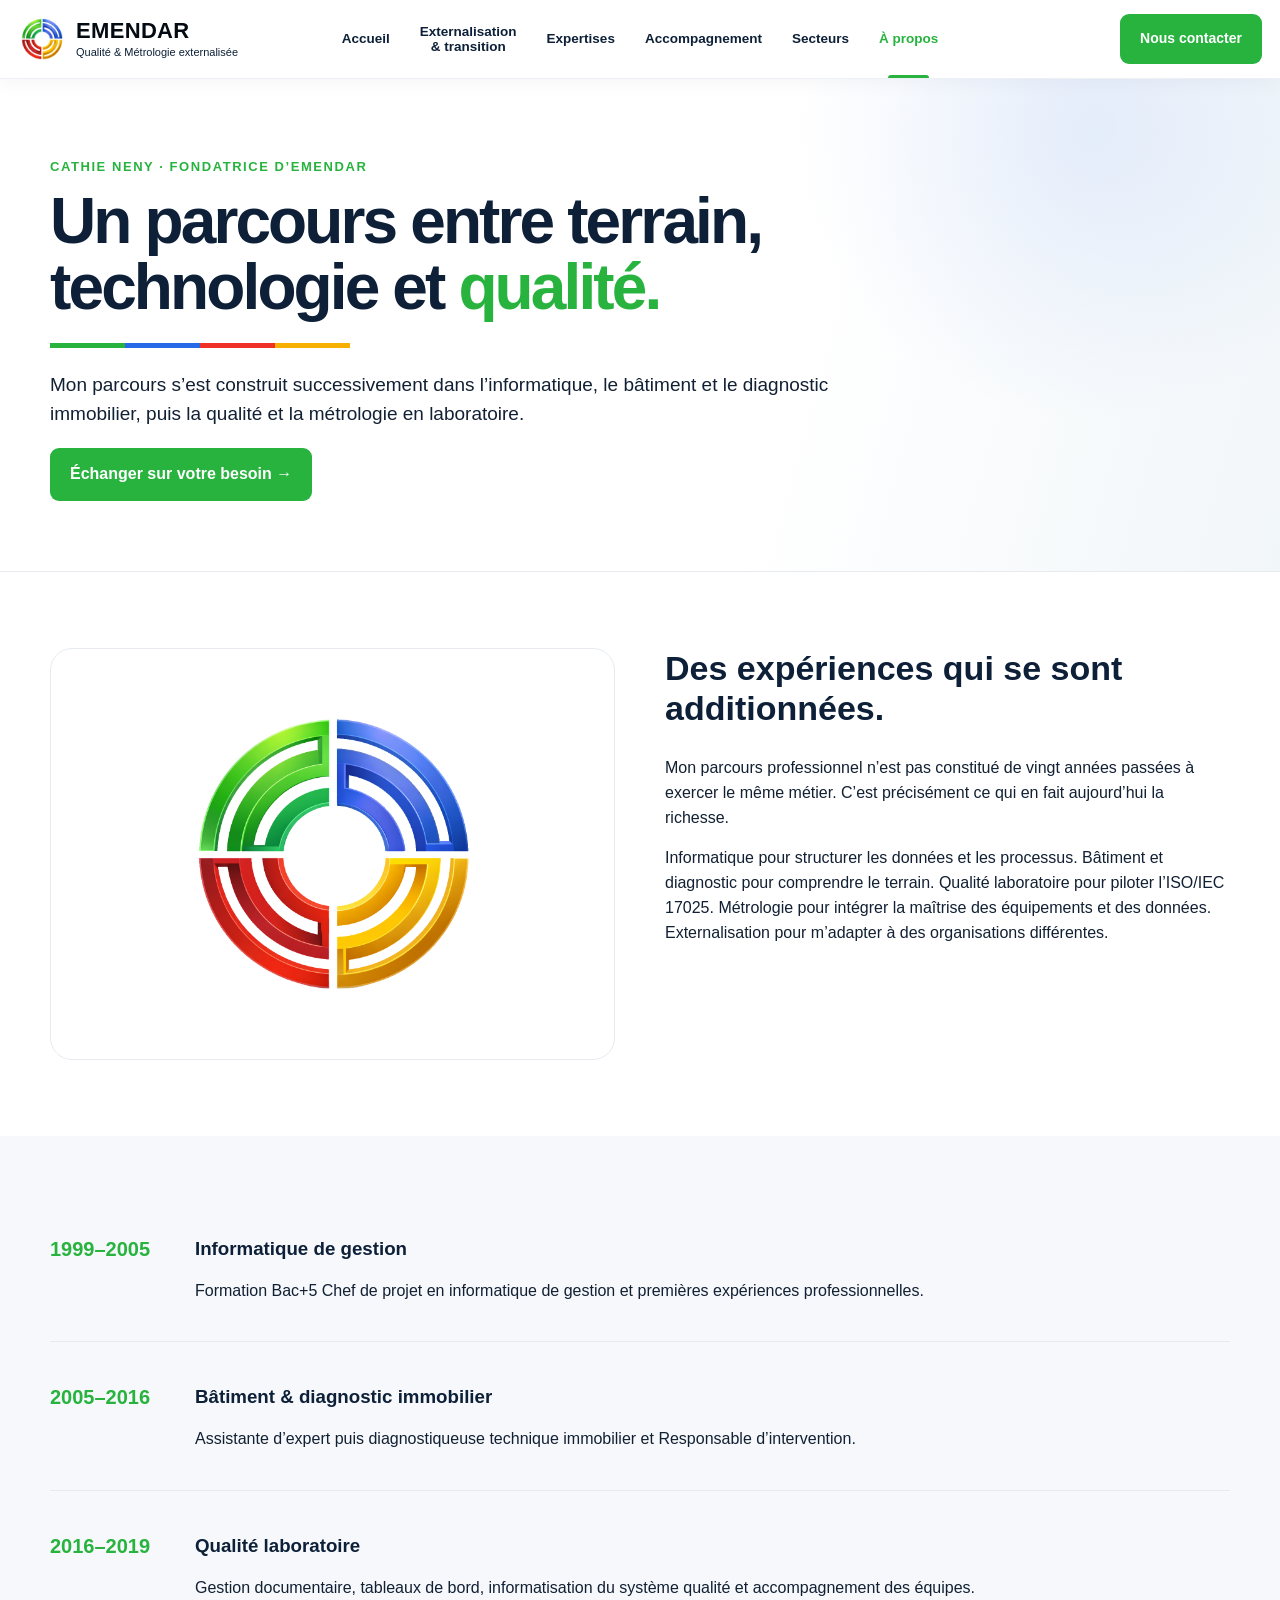
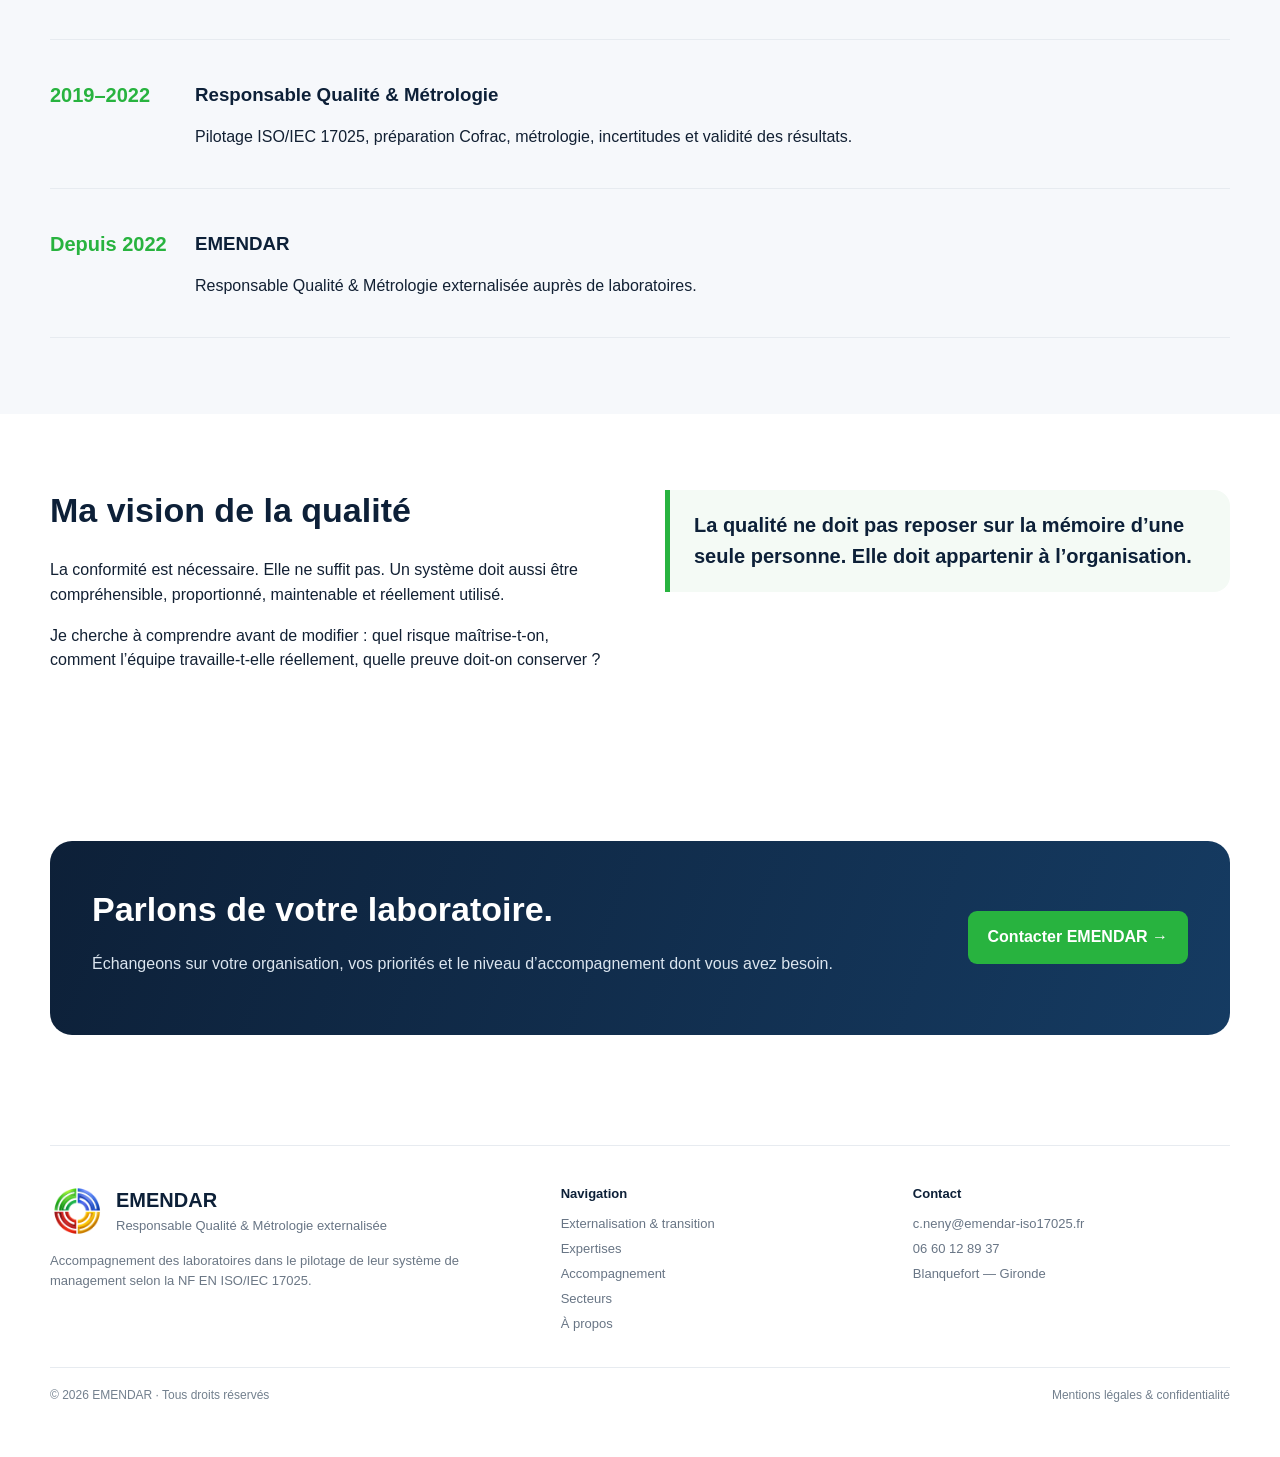
==== a-propos.html @ a37825cf "Add files via upload" ====
<!doctype html><html lang="fr"><head><meta charset="utf-8"><meta name="viewport" content="width=device-width,initial-scale=1">
<title>À propos de Cathie NENY — EMENDAR</title><link rel="icon" type="image/png" href="assets/logo-emendar.png"><meta name="description" content="Parcours de Cathie NENY, fondatrice d’EMENDAR et Responsable Qualité & Métrologie externalisée."><link rel="stylesheet" href="assets/style.css"><meta name="theme-color" content="#0d2038">
<meta property="og:type" content="website">
<meta property="og:title" content="À propos de Cathie NENY — EMENDAR">
<meta property="og:description" content="Parcours de Cathie NENY, fondatrice d’EMENDAR et Responsable Qualité & Métrologie externalisée.">
<meta property="og:image" content="assets/logo-emendar.png">
<meta name="twitter:card" content="summary"></head><body>
<header class="header"><div class="nav-shell">
      <div class="nav-left"><a class="brand compact" href="index.html"><img src="assets/logo-emendar.png" alt="Logo EMENDAR"><div class="brand-copy"><b>EMENDAR</b><small>Qualité & Métrologie externalisée</small></div></a></div>
      <nav class="links centered" aria-label="Navigation principale"><a class="" href="index.html">Accueil</a><a class="" href="externalisation-transition.html">Externalisation<br>& transition</a><a class="" href="expertises.html">Expertises</a><a class="" href="accompagnement.html">Accompagnement</a><a class="" href="secteurs.html">Secteurs</a><a class="active" href="a-propos.html">À propos</a></nav>
      <div class="nav-right"><a class="btn primary nav-contact" href="contact.html">Nous contacter</a></div>
    </div></header>
<main>
<section class="page-hero"><div class="container"><div class="page-hero-inner">
<div class="kicker">Cathie NENY · Fondatrice d’EMENDAR</div><h1>Un parcours entre terrain,<br>technologie et <span>qualité.</span></h1><div class="rule"><i class="g"></i><i class="b"></i><i class="r"></i><i class="y"></i></div>
<p class="lead">Mon parcours s’est construit successivement dans l’informatique, le bâtiment et le diagnostic immobilier, puis la qualité et la métrologie en laboratoire.</p><a class="btn primary" href="contact.html">Échanger sur votre besoin →</a>
</div></div></section>

<section class="section"><div class="container split"><div class="logo-box"><img src="assets/logo-emendar.png" alt="Logo EMENDAR"></div><div><h2>Des expériences qui se sont additionnées.</h2><p>Mon parcours professionnel n’est pas constitué de vingt années passées à exercer le même métier. C’est précisément ce qui en fait aujourd’hui la richesse.</p><p>Informatique pour structurer les données et les processus. Bâtiment et diagnostic pour comprendre le terrain. Qualité laboratoire pour piloter l’ISO/IEC 17025. Métrologie pour intégrer la maîtrise des équipements et des données. Externalisation pour m’adapter à des organisations différentes.</p></div></div></section>
<section class="section soft"><div class="container timeline">
<div class="timeline-item"><b>1999–2005</b><div><h3>Informatique de gestion</h3><p>Formation Bac+5 Chef de projet en informatique de gestion et premières expériences professionnelles.</p></div></div>
<div class="timeline-item"><b>2005–2016</b><div><h3>Bâtiment & diagnostic immobilier</h3><p>Assistante d’expert puis diagnostiqueuse technique immobilier et Responsable d’intervention.</p></div></div>
<div class="timeline-item"><b>2016–2019</b><div><h3>Qualité laboratoire</h3><p>Gestion documentaire, tableaux de bord, informatisation du système qualité et accompagnement des équipes.</p></div></div>
<div class="timeline-item"><b>2019–2022</b><div><h3>Responsable Qualité & Métrologie</h3><p>Pilotage ISO/IEC 17025, préparation Cofrac, métrologie, incertitudes et validité des résultats.</p></div></div>
<div class="timeline-item"><b>Depuis 2022</b><div><h3>EMENDAR</h3><p>Responsable Qualité & Métrologie externalisée auprès de laboratoires.</p></div></div>
</div></section>
<section class="section"><div class="container split"><div><h2>Ma vision de la qualité</h2><p>La conformité est nécessaire. Elle ne suffit pas. Un système doit aussi être compréhensible, proportionné, maintenable et réellement utilisé.</p><p>Je cherche à comprendre avant de modifier : quel risque maîtrise-t-on, comment l’équipe travaille-t-elle réellement, quelle preuve doit-on conserver ?</p></div><div class="quote-box">La qualité ne doit pas reposer sur la mémoire d’une seule personne. Elle doit appartenir à l’organisation.</div></div></section>

<section class="section"><div class="container"><div class="cta"><div><h2>Parlons de votre laboratoire.</h2><p>Échangeons sur votre organisation, vos priorités et le niveau d’accompagnement dont vous avez besoin.</p></div><a class="btn primary" href="contact.html">Contacter EMENDAR →</a></div></div></section>
</main><footer class="footer"><div class="container footer-main">
<div><div class="footer-brand"><img src="assets/logo-emendar.png" alt=""><div><b>EMENDAR</b><div>Responsable Qualité & Métrologie externalisée</div></div></div><p style="max-width:430px;color:#6b7785;font-size:13px">Accompagnement des laboratoires dans le pilotage de leur système de management selon la NF EN ISO/IEC 17025.</p></div>
<div class="footer-col"><strong>Navigation</strong><a href="externalisation-transition.html">Externalisation & transition</a><a href="expertises.html">Expertises</a><a href="accompagnement.html">Accompagnement</a><a href="secteurs.html">Secteurs</a><a href="a-propos.html">À propos</a></div>
<div class="footer-col"><strong>Contact</strong><a href="mailto:c.neny@emendar-iso17025.fr">c.neny@emendar-iso17025.fr</a><a href="tel:+33660128937">06 60 12 89 37</a><span>Blanquefort — Gironde</span></div>
</div><div class="container footer-bottom"><div>© 2026 EMENDAR · Tous droits réservés</div><div><a href="mentions-legales.html">Mentions légales & confidentialité</a></div></div></footer></body></html>
---- assets/style.css ----
:root{--navy:#0d2038;--green:#28b33f;--blue:#2869e8;--red:#ef3128;--yellow:#f7b000;--ink:#122033;--muted:#5d6978;--line:#e7ebf0;--soft:#f6f8fb}
*{box-sizing:border-box}html{scroll-behavior:smooth}body{margin:0;font-family:Inter,"Segoe UI",Arial,sans-serif;color:var(--ink);line-height:1.55}a{text-decoration:none;color:inherit}img{max-width:100%;display:block}.container{width:min(1180px,calc(100% - 40px));margin:auto}
.header{position:sticky;top:0;z-index:20;background:rgba(255,255,255,.97);border-bottom:1px solid #edf0f4;box-shadow:0 5px 18px rgba(13,32,56,.035);backdrop-filter:blur(12px)}
.nav-shell{width:min(1420px,calc(100% - 36px));margin:auto;min-height:78px;display:grid;grid-template-columns:1fr auto 1fr;align-items:center;gap:22px}
.nav-left{justify-self:start;min-width:0}.nav-right{justify-self:end}
.brand{display:flex;align-items:center;gap:10px}.brand.compact img{width:48px;height:48px;object-fit:contain}.brand-copy{display:flex;flex-direction:column;justify-content:center;line-height:1}.brand b{font-size:22px;color:#050b13;letter-spacing:.015em}.brand small{font-size:11px;color:var(--navy);margin-top:5px;white-space:nowrap}
.links.centered{display:flex;align-items:stretch;justify-content:center;gap:26px;height:78px;font-size:13.5px;font-weight:750;color:var(--navy)}
.links.centered a{position:relative;display:flex;flex-direction:column;align-items:center;justify-content:center;text-align:center;line-height:1.13;white-space:nowrap;padding:0 2px;transition:color .18s ease}
.links.centered a:after{content:"";position:absolute;left:18%;right:18%;bottom:0;height:3px;border-radius:3px 3px 0 0;background:transparent;transform:scaleX(.45);transition:.18s ease}
.links.centered a:hover{color:var(--green)}.links.centered a:hover:after{background:rgba(40,179,63,.28);transform:scaleX(1)}
.links.centered a.active{color:var(--green)}.links.centered a.active:after{background:var(--green);transform:scaleX(1)}
.nav-contact{padding:12px 19px;font-size:14px;white-space:nowrap}
.btn{display:inline-flex;padding:14px 20px;border-radius:9px;font-weight:800}.primary{background:var(--green);color:#fff}.secondary{border:1px solid #ccd5df;color:var(--navy)}
.hero{background:radial-gradient(circle at 80% 20%,rgba(40,105,232,.10),transparent 28%),linear-gradient(100deg,#fff 0,#fff 54%,#eef5f8 100%);overflow:hidden}.hero-grid{min-height:600px;display:grid;grid-template-columns:1.05fr .95fr;align-items:center;gap:30px}.hero-copy{padding:60px 0}.kicker{font-size:13px;font-weight:900;color:var(--green);letter-spacing:.12em;text-transform:uppercase}h1{font-size:clamp(43px,5vw,70px);line-height:1.03;letter-spacing:-.045em;color:var(--navy);margin:12px 0 20px}h1 span{color:var(--green)}.rule{display:flex;width:300px;height:5px;margin:22px 0}.rule i{flex:1}.g{background:var(--green)}.b{background:var(--blue)}.r{background:var(--red)}.y{background:var(--yellow)}.lead{font-size:19px;max-width:660px}.modes{display:flex;gap:20px;margin:30px 0;flex-wrap:wrap}.mode{font-size:14px;font-weight:700;padding-right:20px;border-right:1px solid #d9dfe7}.mode:last-child{border:0}
.art{position:relative;min-height:520px}.arc{position:absolute;inset:40px 0 40px 30px;border-radius:45% 0 0 45%;background:linear-gradient(145deg,#f4f9fb,#dce9ef);overflow:hidden}.arc:before,.arc:after{content:"";position:absolute;border-radius:50%;inset:-120px -90px;border:8px solid transparent;transform:rotate(8deg)}.arc:before{border-left-color:var(--green);border-bottom-color:var(--red)}.arc:after{inset:-92px -62px;border-left-color:var(--blue);border-bottom-color:var(--yellow)}.lab{position:absolute;right:6%;bottom:14%;width:74%;background:rgba(255,255,255,.88);padding:30px;border-radius:20px;box-shadow:0 18px 45px rgba(13,32,56,.12)}.lab small{font-weight:900;color:var(--blue)}.lab h3{font-size:28px;color:var(--navy);margin:6px 0}.flasks{display:flex;gap:14px;align-items:flex-end;margin-top:20px}.flask{width:52px;height:105px;border:2px solid #b8c5d3;border-radius:8px 8px 20px 20px;background:linear-gradient(to top,currentColor 0 42%,transparent 43%)}.flask:nth-child(2){height:130px}.flask:nth-child(3){height:90px}
.section{padding:76px 0}.title{text-align:center;margin-bottom:34px}.title h2{font-size:36px;color:var(--navy);margin:0 0 8px}.title p{color:var(--muted)}.cards{display:grid;grid-template-columns:repeat(4,1fr);gap:20px}.card{padding:27px 24px;border-radius:18px;min-height:280px;display:flex;flex-direction:column}.card h3{color:var(--navy);font-size:20px;line-height:1.2}.card p{font-size:14px}.card a{margin-top:auto;font-weight:800}.green{background:#f0faf1}.blue{background:#f0f5ff}.red{background:#fff1f0}.yellow{background:#fff8e8}.green a{color:var(--green)}.blue a{color:var(--blue)}.red a{color:var(--red)}.yellow a{color:#e99b00}
.values{margin-top:24px;background:var(--navy);color:#fff;border-radius:19px;padding:28px;display:grid;grid-template-columns:repeat(4,1fr);gap:15px}.value{padding:0 18px;border-right:1px solid rgba(255,255,255,.22)}.value:last-child{border:0}.value strong{display:block}.value span{font-size:13px;color:#dce5ef}
.about{background:#fafbfd}.about-grid{display:grid;grid-template-columns:.8fr 1.2fr;gap:60px;align-items:center}.logo-box{background:#fff;border:1px solid var(--line);border-radius:22px;padding:45px;display:grid;place-items:center}.logo-box img{width:320px}.eyebrow{font-size:13px;font-weight:900;color:var(--blue);letter-spacing:.12em;text-transform:uppercase}.about h2{font-size:40px;color:var(--navy);line-height:1.15;margin:10px 0}.about p{color:#465568}.stats{display:flex;gap:32px;flex-wrap:wrap;margin:28px 0}.stat b{display:block;font-size:29px;color:var(--navy)}.stat span{font-size:13px;color:var(--muted)}
.cta{background:linear-gradient(110deg,var(--navy),#153b62);color:#fff;border-radius:22px;padding:42px;display:flex;align-items:center;justify-content:space-between;gap:25px}.cta h2{margin:0;font-size:34px}.cta p{color:#dbe5ef}.footer{padding:34px 0;font-size:13px;color:#687585}.footer-in{border-top:1px solid var(--line);padding-top:25px;display:flex;justify-content:space-between;gap:20px}
@media(max-width:1120px){.brand small{display:none}.links.centered{gap:18px;font-size:13px}.nav-shell{width:min(100% - 28px,1420px)}}
@media(max-width:980px){.links.centered{display:none}.nav-shell{grid-template-columns:1fr auto}.nav-left{justify-self:start}.nav-right{justify-self:end}.hero-grid{grid-template-columns:1fr}.art{min-height:390px}.cards{grid-template-columns:repeat(2,1fr)}.values{grid-template-columns:repeat(2,1fr)}.about-grid{grid-template-columns:1fr}}
@media(max-width:620px){.container{width:min(100% - 26px,1180px)}.nav-shell{min-height:70px}.nav-contact{display:none}.brand.compact img{width:44px;height:44px}.brand b{font-size:21px}.brand small{display:none}.hero-copy{padding:42px 0 10px}.hero-grid{min-height:auto}.modes{display:block}.mode{border-right:0;border-bottom:1px solid var(--line);padding:9px 0}.art{min-height:330px}.lab{width:84%;padding:22px}.cards,.values{grid-template-columns:1fr}.value{border-right:0;border-bottom:1px solid rgba(255,255,255,.2);padding:10px 0}.cta{flex-direction:column;align-items:flex-start}.footer-in{flex-direction:column}}

.page-hero{background:radial-gradient(circle at 85% 10%,rgba(40,105,232,.10),transparent 25%),linear-gradient(105deg,#fff 0,#fff 62%,#f1f6f9 100%);border-bottom:1px solid var(--line)}
.page-hero-inner{padding:78px 0 70px;max-width:900px}.page-hero h1{font-size:clamp(44px,5vw,66px);margin-bottom:18px}.page-hero .lead{max-width:820px}
.content-grid{display:grid;grid-template-columns:repeat(3,1fr);gap:22px}.content-card{border:1px solid var(--line);border-radius:18px;padding:28px;background:#fff}.content-card h3{color:var(--navy);font-size:22px;line-height:1.2;margin-top:0}.content-card p{color:#465568}.content-card.green{border-top:4px solid var(--green);background:#fff}.content-card.blue{border-top:4px solid var(--blue);background:#fff}.content-card.red{border-top:4px solid var(--red);background:#fff}.content-card.yellow{border-top:4px solid var(--yellow);background:#fff}
.prose{max-width:900px;margin:auto}.prose h2{color:var(--navy);font-size:34px;line-height:1.2;margin:0 0 16px}.prose h3{color:var(--navy);font-size:23px;margin-top:32px}.prose p,.prose li{color:#465568}.prose ul{padding-left:22px}.soft{background:var(--soft)}.split{display:grid;grid-template-columns:1fr 1fr;gap:50px;align-items:start}.split h2{font-size:34px;color:var(--navy);line-height:1.18;margin-top:0}.quote-box{border-left:5px solid var(--green);padding:20px 24px;background:#f4faf5;border-radius:0 16px 16px 0;font-size:20px;font-weight:750;color:var(--navy)}
.steps{display:grid;grid-template-columns:repeat(5,1fr);gap:16px}.step{padding:22px;border-radius:16px;background:#fff;border:1px solid var(--line)}.step b{display:grid;place-items:center;width:34px;height:34px;border-radius:50%;background:var(--navy);color:#fff;margin-bottom:15px}.step h3{font-size:17px;color:var(--navy)}
.contact-grid{display:grid;grid-template-columns:.9fr 1.1fr;gap:40px}.contact-card{border:1px solid var(--line);border-radius:20px;padding:30px;background:#fff}.contact-card label{display:block;font-size:13px;font-weight:800;color:var(--navy);margin:15px 0 6px}.contact-card input,.contact-card select,.contact-card textarea{width:100%;border:1px solid #cfd7e1;border-radius:9px;padding:13px;font:inherit}.contact-card textarea{min-height:150px;resize:vertical}.contact-details{font-size:18px}.contact-details a{color:var(--blue);font-weight:800}
.timeline{display:grid;gap:18px}.timeline-item{display:grid;grid-template-columns:120px 1fr;gap:25px;padding:22px 0;border-bottom:1px solid var(--line)}.timeline-item b{color:var(--green);font-size:20px}.timeline-item h3{margin:0 0 8px;color:var(--navy)}
@media(max-width:980px){.content-grid{grid-template-columns:1fr 1fr}.steps{grid-template-columns:1fr 1fr}.split,.contact-grid{grid-template-columns:1fr}}
@media(max-width:620px){.page-hero-inner{padding:52px 0}.content-grid,.steps{grid-template-columns:1fr}.timeline-item{grid-template-columns:1fr;gap:5px}}

/* --- V4 finition --- */
:focus-visible{outline:3px solid rgba(40,105,232,.38);outline-offset:3px;border-radius:6px}
.btn,.card,.content-card{transition:transform .18s ease,box-shadow .18s ease,border-color .18s ease}
.btn:hover{transform:translateY(-1px)}
.card:hover,.content-card:hover{transform:translateY(-3px);box-shadow:0 14px 32px rgba(13,32,56,.08)}
.icon-svg{width:50px;height:50px;display:grid;place-items:center;border-radius:50%;background:#fff;box-shadow:0 8px 20px rgba(13,32,56,.07)}
.icon-svg svg{width:26px;height:26px;fill:none;stroke:currentColor;stroke-width:1.8;stroke-linecap:round;stroke-linejoin:round}
.card.green .icon-svg{color:var(--green)}.card.blue .icon-svg{color:var(--blue)}.card.red .icon-svg{color:var(--red)}.card.yellow .icon-svg{color:#e99b00}
.hero-badge{position:absolute;left:10%;top:17%;background:#fff;border:1px solid rgba(13,32,56,.08);box-shadow:0 12px 30px rgba(13,32,56,.09);border-radius:14px;padding:11px 15px;font-size:12px;font-weight:850;color:var(--navy);z-index:3}
.hero-badge span{display:inline-block;width:8px;height:8px;border-radius:50%;background:var(--green);margin-right:7px}
.footer{background:#fff}.footer-main{display:grid;grid-template-columns:1.2fr .8fr .8fr;gap:35px;padding:38px 0 28px;border-top:1px solid var(--line)}
.footer-brand{display:flex;align-items:center;gap:12px}.footer-brand img{width:54px}.footer-brand b{font-size:20px;color:var(--navy)}
.footer-col strong{display:block;color:var(--navy);margin-bottom:10px}.footer-col a{display:block;margin:5px 0}.footer-col a:hover{color:var(--green)}
.footer-bottom{border-top:1px solid var(--line);padding:18px 0;display:flex;justify-content:space-between;gap:20px;font-size:12px;color:#73808e}
.legal-page .prose{max-width:900px}.legal-page h2{margin-top:38px}
.form-note{font-size:12px;color:#6c7886;margin-top:12px}
.contact-card button{cursor:pointer}
.mobile-note{display:none}
@media(prefers-reduced-motion:reduce){html{scroll-behavior:auto}*,*:before,*:after{transition:none!important;animation:none!important}}
@media(max-width:980px){.footer-main{grid-template-columns:1fr 1fr}.footer-main>div:first-child{grid-column:1/-1}}
@media(max-width:620px){.footer-main{grid-template-columns:1fr}.footer-main>div:first-child{grid-column:auto}.footer-bottom{flex-direction:column}}

/* V5 — corrections validées */
.card .btn-card{
  display:inline-flex;align-items:center;justify-content:center;
  align-self:flex-start;margin-top:auto;padding:10px 15px;border-radius:8px;
  color:#fff!important;font-size:14px;font-weight:800;
}
.card.green .btn-card{background:var(--green)}
.card.blue .btn-card{background:var(--blue)}
.card.red .btn-card{background:var(--red)}
.card.yellow .btn-card{background:#f2a500}
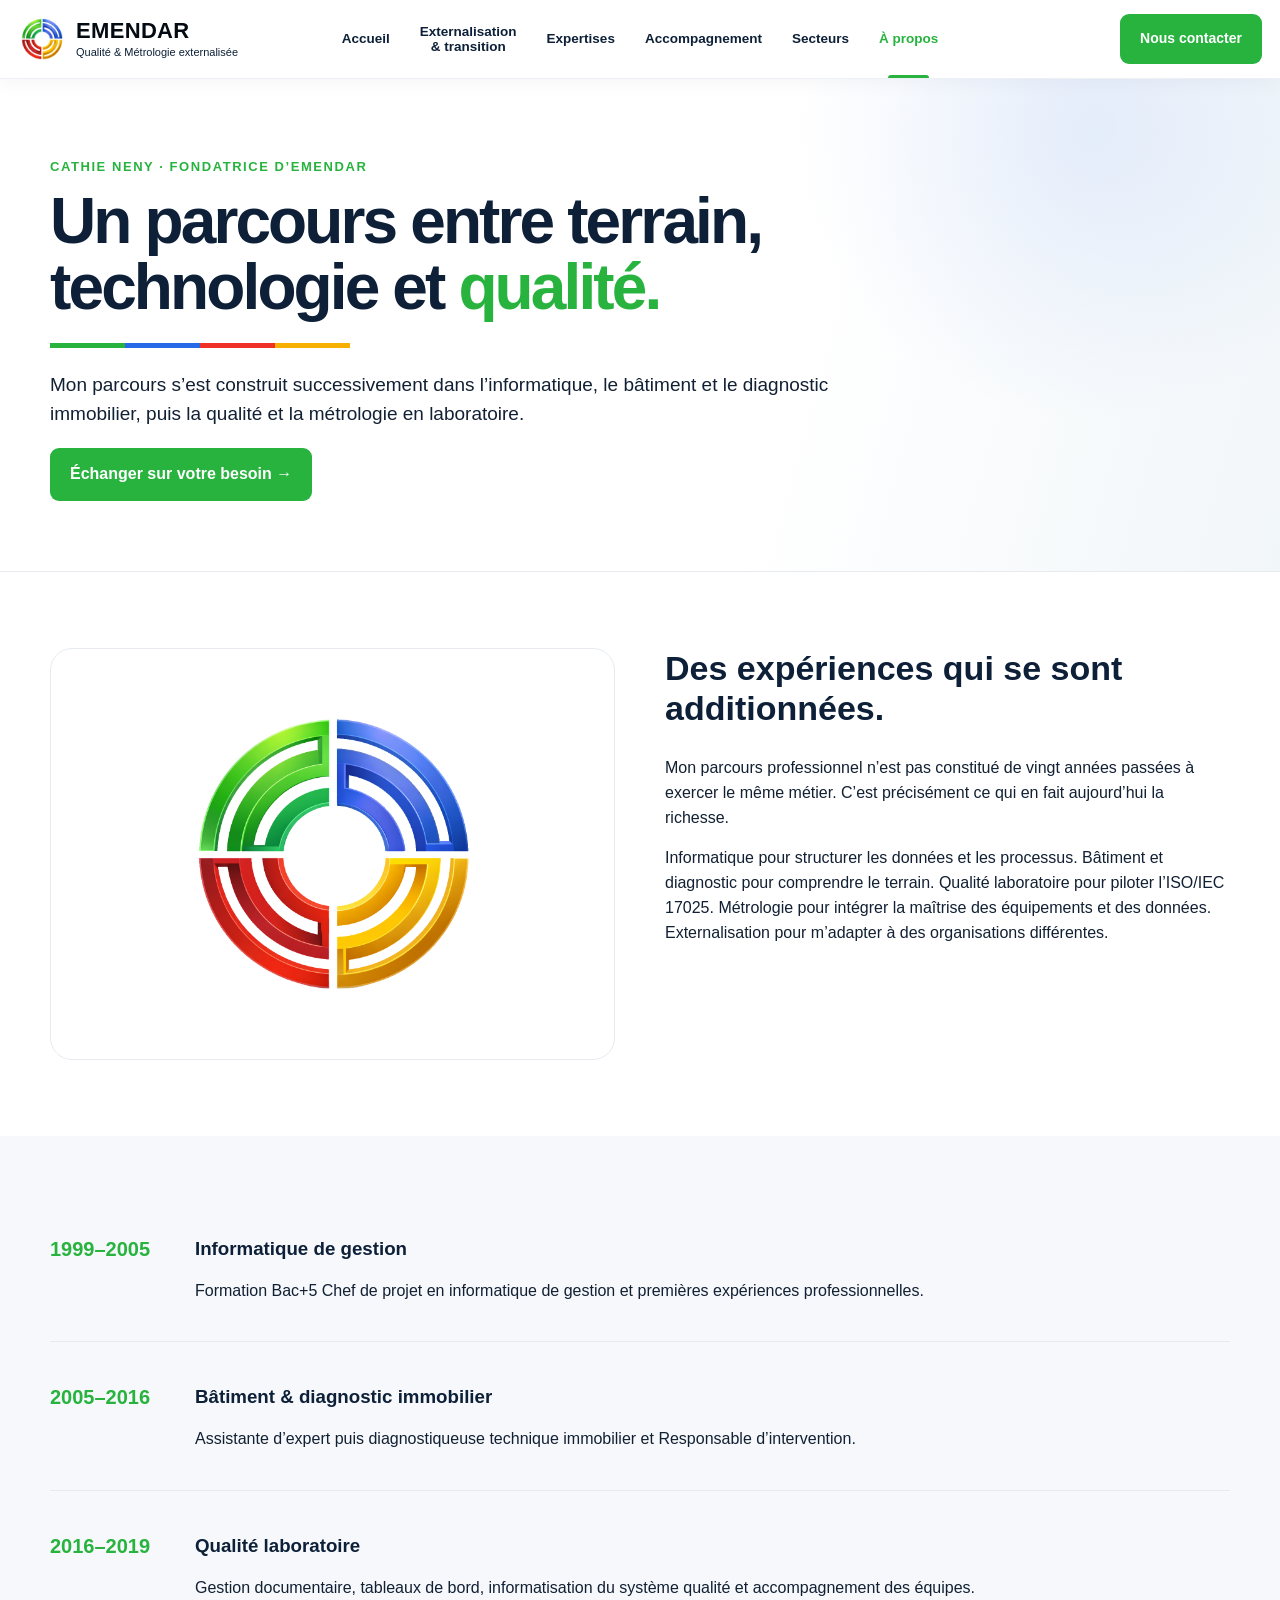
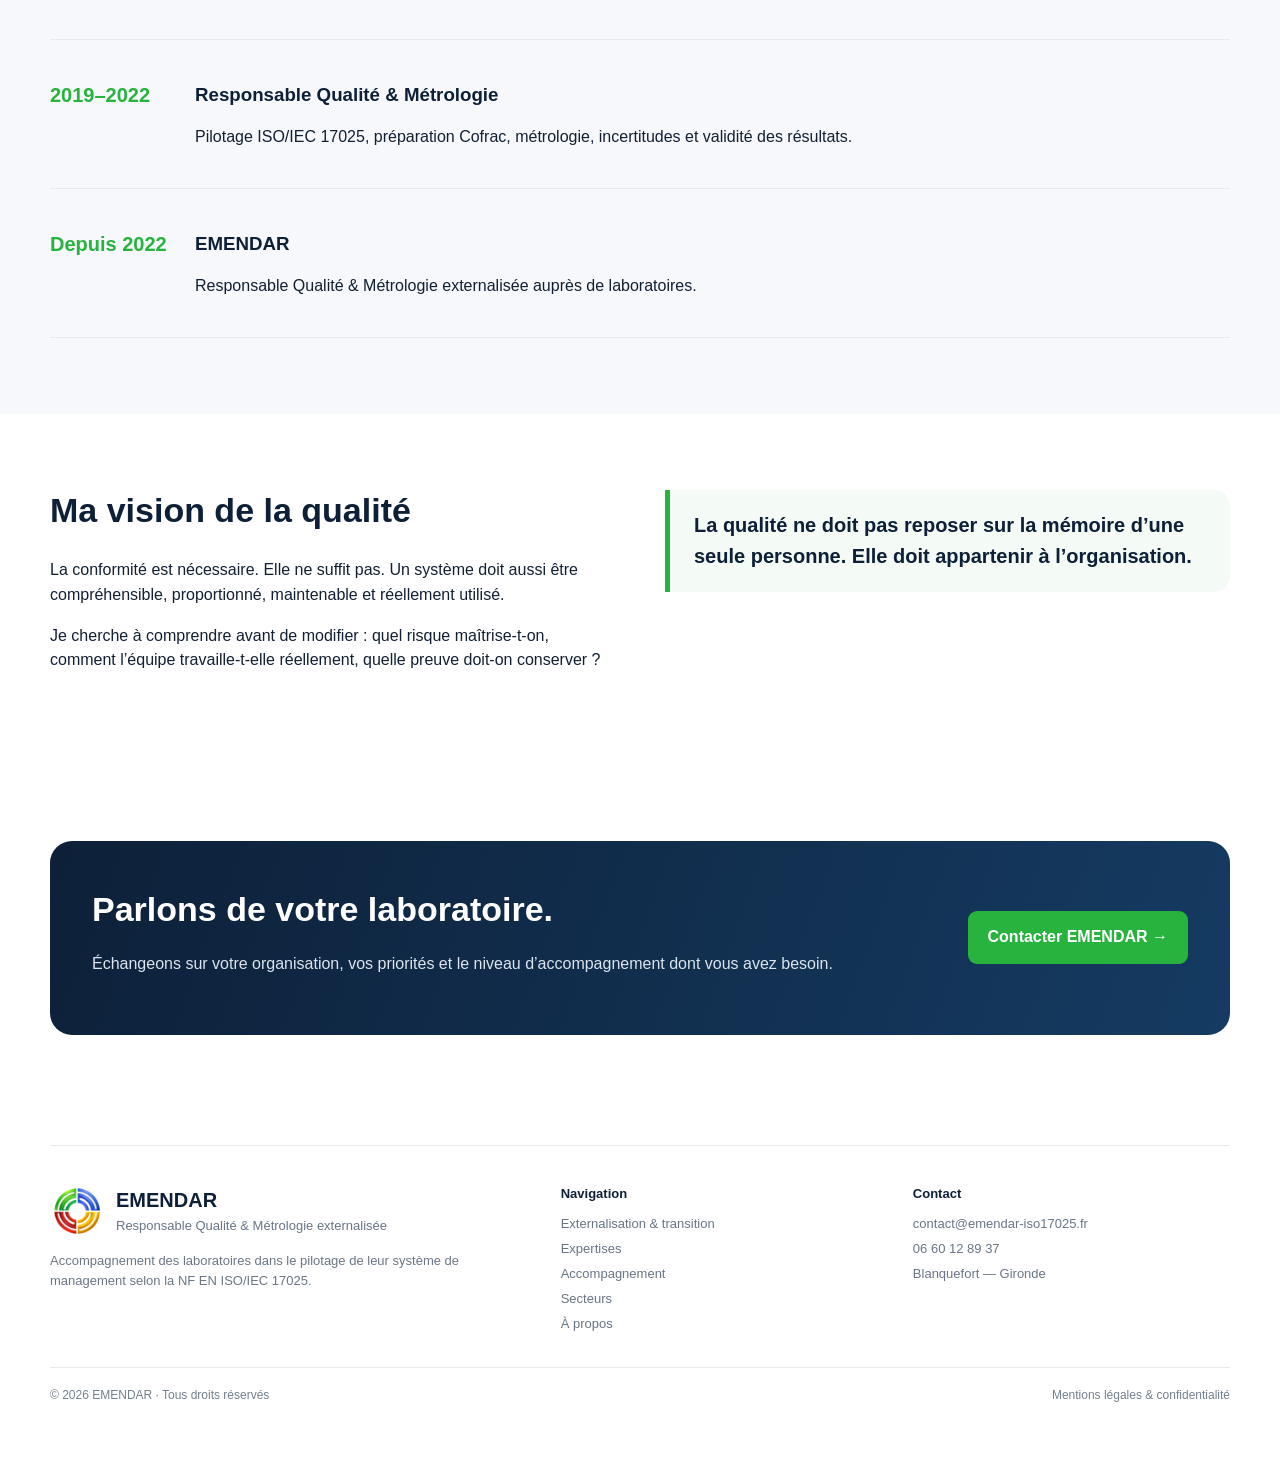
==== commit d3ec8b29: "Add files via upload" ====
--- a/a-propos.html
+++ b/a-propos.html
@@ -30,5 +30,5 @@
 </main><footer class="footer"><div class="container footer-main">
 <div><div class="footer-brand"><img src="assets/logo-emendar.png" alt=""><div><b>EMENDAR</b><div>Responsable Qualité & Métrologie externalisée</div></div></div><p style="max-width:430px;color:#6b7785;font-size:13px">Accompagnement des laboratoires dans le pilotage de leur système de management selon la NF EN ISO/IEC 17025.</p></div>
 <div class="footer-col"><strong>Navigation</strong><a href="externalisation-transition.html">Externalisation & transition</a><a href="expertises.html">Expertises</a><a href="accompagnement.html">Accompagnement</a><a href="secteurs.html">Secteurs</a><a href="a-propos.html">À propos</a></div>
-<div class="footer-col"><strong>Contact</strong><a href="mailto:c.neny@emendar-iso17025.fr">c.neny@emendar-iso17025.fr</a><a href="tel:+33660128937">06 60 12 89 37</a><span>Blanquefort — Gironde</span></div>
+<div class="footer-col"><strong>Contact</strong><a href="mailto:contact@emendar-iso17025.fr">contact@emendar-iso17025.fr</a><a href="tel:+33660128937">06 60 12 89 37</a><span>Blanquefort — Gironde</span></div>
 </div><div class="container footer-bottom"><div>© 2026 EMENDAR · Tous droits réservés</div><div><a href="mentions-legales.html">Mentions légales & confidentialité</a></div></div></footer></body></html>
--- a/assets/style.css
+++ b/assets/style.css
@@ -64,3 +64,20 @@
 .card.blue .btn-card{background:var(--blue)}
 .card.red .btn-card{background:var(--red)}
 .card.yellow .btn-card{background:#f2a500}
+
+/* V6 — formulaire Web3Forms */
+.contact-form .form-grid{display:grid;grid-template-columns:1fr 1fr;gap:16px}
+.contact-form .field{display:flex;flex-direction:column;gap:7px}
+.contact-form .field.full{grid-column:1/-1}
+.contact-form label{font-weight:800;color:var(--navy);font-size:14px}
+.contact-form input,.contact-form select,.contact-form textarea{
+ width:100%;box-sizing:border-box;border:1px solid #ccd5df;border-radius:9px;
+ padding:12px 13px;background:#fff;color:var(--navy);font:inherit
+}
+.contact-form textarea{resize:vertical;min-height:150px}
+.contact-form input:focus,.contact-form select:focus,.contact-form textarea:focus{
+ outline:3px solid rgba(40,105,232,.16);border-color:var(--blue)
+}
+.contact-form .form-note{max-width:680px;line-height:1.55}
+.contact-form .form-note a{text-decoration:underline}
+@media(max-width:680px){.contact-form .form-grid{grid-template-columns:1fr}.contact-form .field.full{grid-column:auto}}
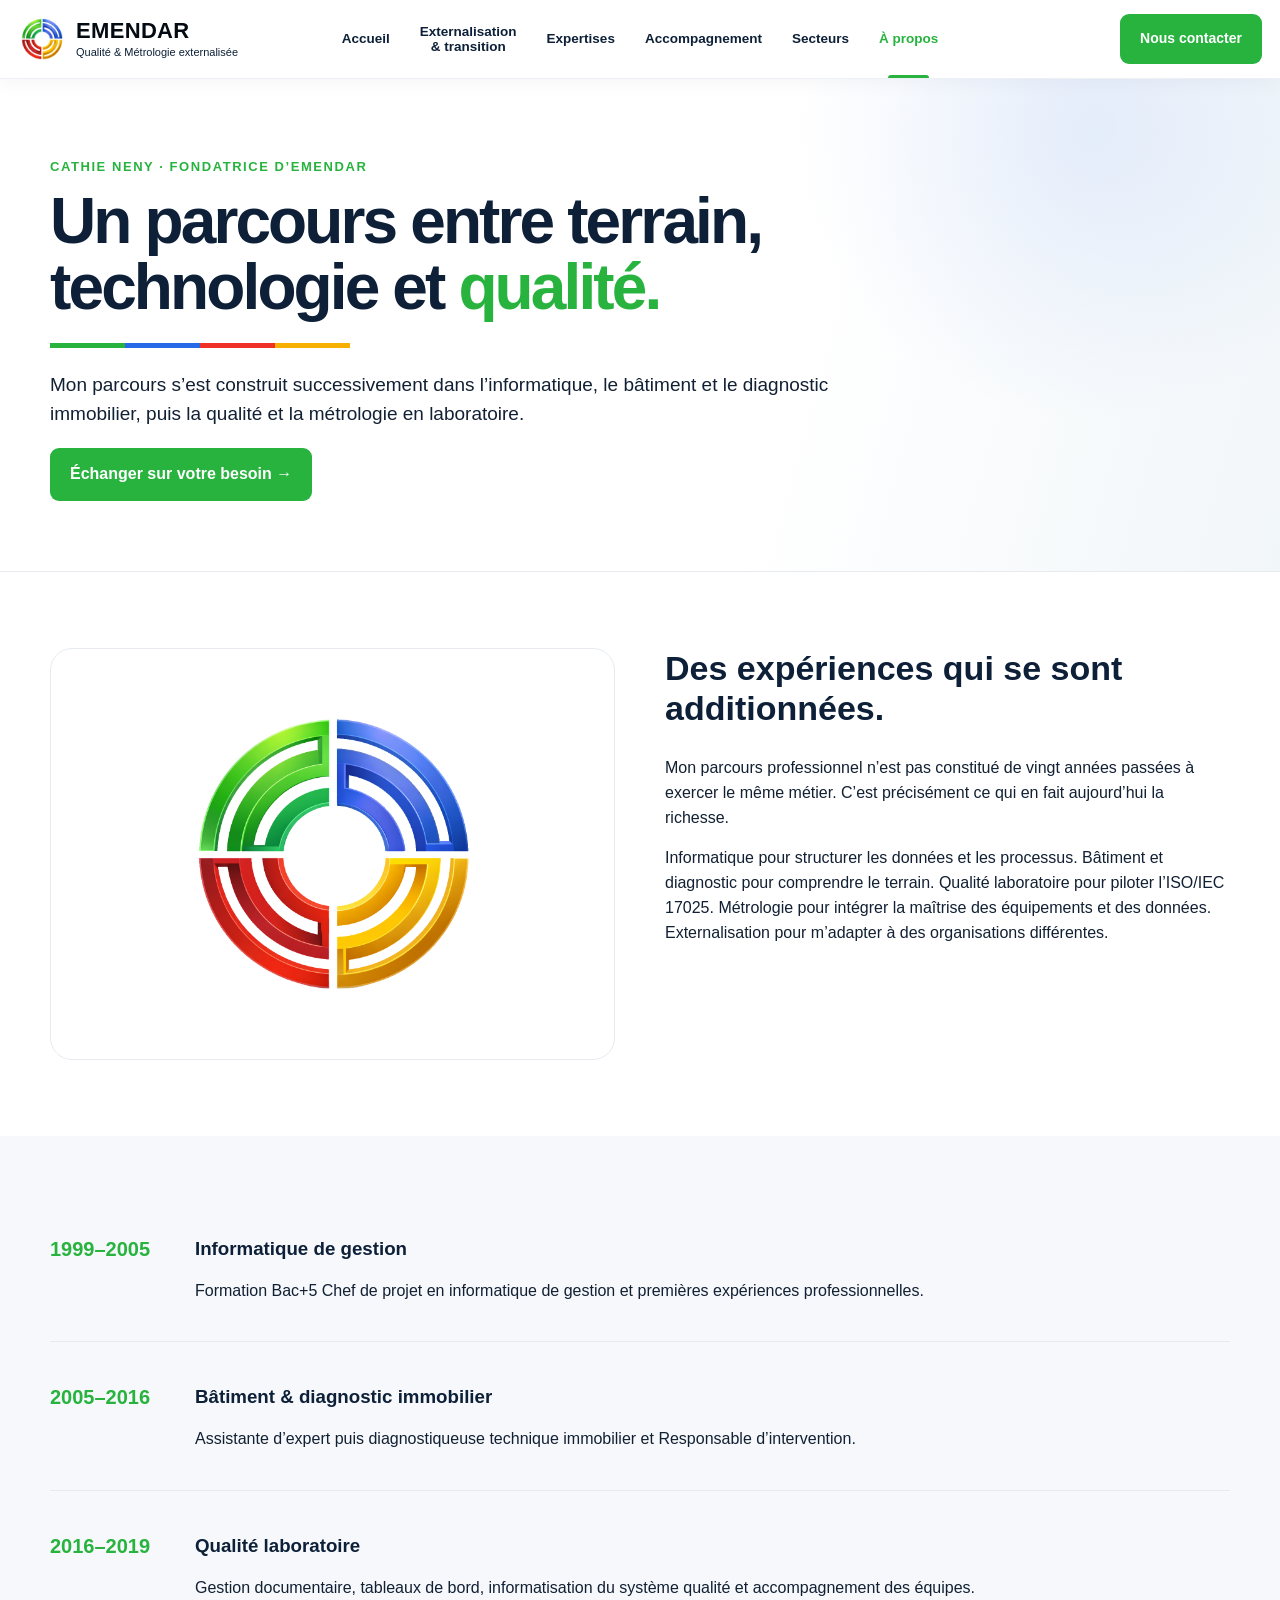
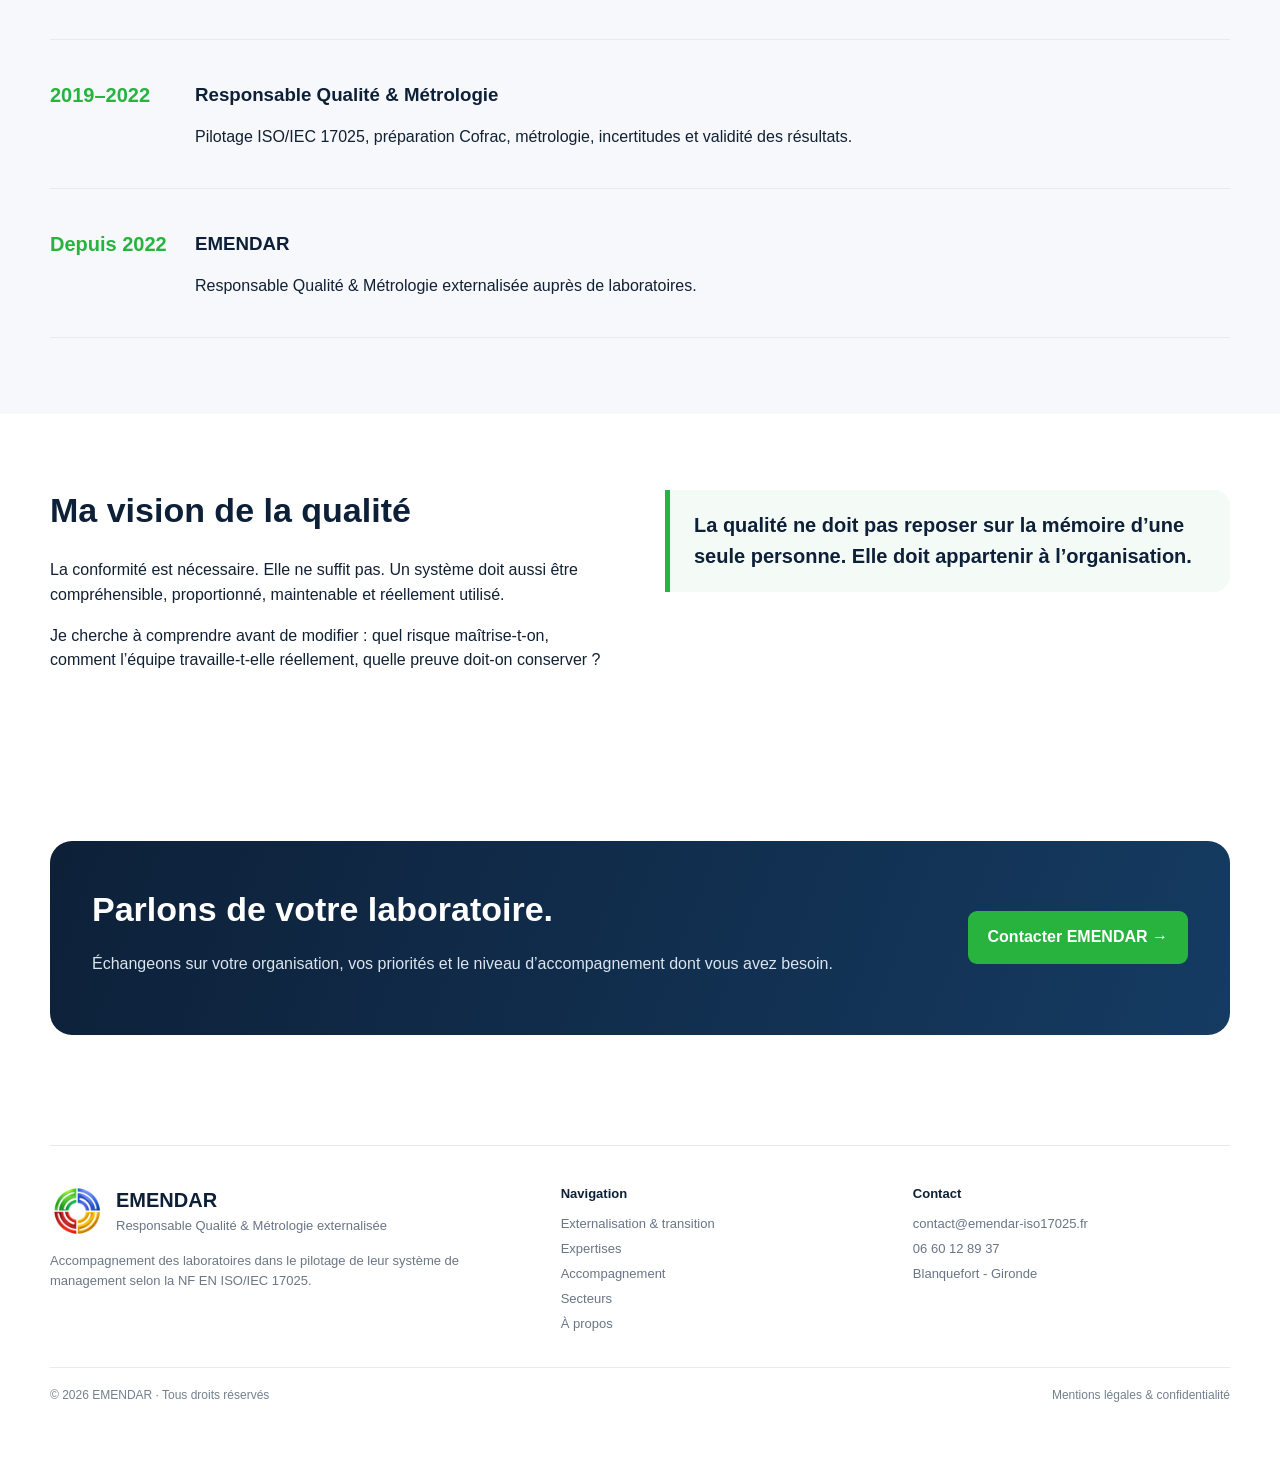
==== commit 13724b2f: "Add files via upload" ====
--- a/a-propos.html
+++ b/a-propos.html
@@ -1,10 +1,14 @@
 <!doctype html><html lang="fr"><head><meta charset="utf-8"><meta name="viewport" content="width=device-width,initial-scale=1">
-<title>À propos de Cathie NENY — EMENDAR</title><link rel="icon" type="image/png" href="assets/logo-emendar.png"><meta name="description" content="Parcours de Cathie NENY, fondatrice d’EMENDAR et Responsable Qualité & Métrologie externalisée."><link rel="stylesheet" href="assets/style.css"><meta name="theme-color" content="#0d2038">
+<title>À propos de Cathie NENY - EMENDAR</title><link rel="icon" type="image/png" href="assets/logo-emendar.png"><meta name="description" content="Parcours de Cathie NENY, fondatrice d’EMENDAR et Responsable Qualité & Métrologie externalisée."><link rel="stylesheet" href="assets/style.css"><meta name="theme-color" content="#0d2038">
 <meta property="og:type" content="website">
 <meta property="og:title" content="À propos de Cathie NENY — EMENDAR">
 <meta property="og:description" content="Parcours de Cathie NENY, fondatrice d’EMENDAR et Responsable Qualité & Métrologie externalisée.">
 <meta property="og:image" content="assets/logo-emendar.png">
-<meta name="twitter:card" content="summary"></head><body>
+<meta name="twitter:card" content="summary">
+<link rel="icon" type="image/x-icon" href="assets/favicon.ico">
+<link rel="icon" type="image/png" sizes="32x32" href="assets/favicon-32x32.png">
+<link rel="apple-touch-icon" sizes="180x180" href="assets/apple-touch-icon.png">
+</head><body>
 <header class="header"><div class="nav-shell">
       <div class="nav-left"><a class="brand compact" href="index.html"><img src="assets/logo-emendar.png" alt="Logo EMENDAR"><div class="brand-copy"><b>EMENDAR</b><small>Qualité & Métrologie externalisée</small></div></a></div>
       <nav class="links centered" aria-label="Navigation principale"><a class="" href="index.html">Accueil</a><a class="" href="externalisation-transition.html">Externalisation<br>& transition</a><a class="" href="expertises.html">Expertises</a><a class="" href="accompagnement.html">Accompagnement</a><a class="" href="secteurs.html">Secteurs</a><a class="active" href="a-propos.html">À propos</a></nav>
@@ -30,5 +34,5 @@
 </main><footer class="footer"><div class="container footer-main">
 <div><div class="footer-brand"><img src="assets/logo-emendar.png" alt=""><div><b>EMENDAR</b><div>Responsable Qualité & Métrologie externalisée</div></div></div><p style="max-width:430px;color:#6b7785;font-size:13px">Accompagnement des laboratoires dans le pilotage de leur système de management selon la NF EN ISO/IEC 17025.</p></div>
 <div class="footer-col"><strong>Navigation</strong><a href="externalisation-transition.html">Externalisation & transition</a><a href="expertises.html">Expertises</a><a href="accompagnement.html">Accompagnement</a><a href="secteurs.html">Secteurs</a><a href="a-propos.html">À propos</a></div>
-<div class="footer-col"><strong>Contact</strong><a href="mailto:contact@emendar-iso17025.fr">contact@emendar-iso17025.fr</a><a href="tel:+33660128937">06 60 12 89 37</a><span>Blanquefort — Gironde</span></div>
+<div class="footer-col"><strong>Contact</strong><a href="mailto:contact@emendar-iso17025.fr">contact@emendar-iso17025.fr</a><a href="tel:+33660128937">06 60 12 89 37</a><span>Blanquefort - Gironde</span></div>
 </div><div class="container footer-bottom"><div>© 2026 EMENDAR · Tous droits réservés</div><div><a href="mentions-legales.html">Mentions légales & confidentialité</a></div></div></footer></body></html>
--- a/assets/style.css
+++ b/assets/style.css
@@ -81,3 +81,35 @@
 .contact-form .form-note{max-width:680px;line-height:1.55}
 .contact-form .form-note a{text-decoration:underline}
 @media(max-width:680px){.contact-form .form-grid{grid-template-columns:1fr}.contact-form .field.full{grid-column:auto}}
+
+/* Correctif mobile accueil : bouton + carte ISO 17025 */
+@media (max-width: 620px) {
+  .hero-copy {
+    padding-bottom: 30px;
+  }
+
+  .hero-copy > .btn.primary {
+    display: flex;
+    width: 100%;
+    justify-content: center;
+    text-align: center;
+    margin-top: 20px;
+  }
+
+  .hero .art {
+    min-height: 430px;
+    margin-top: 18px;
+  }
+
+  .hero .arc {
+    inset: 12px 0 20px 0;
+  }
+
+  .hero .lab {
+    top: 28px;
+    right: 4%;
+    bottom: auto;
+    width: 92%;
+    padding: 24px;
+  }
+}
